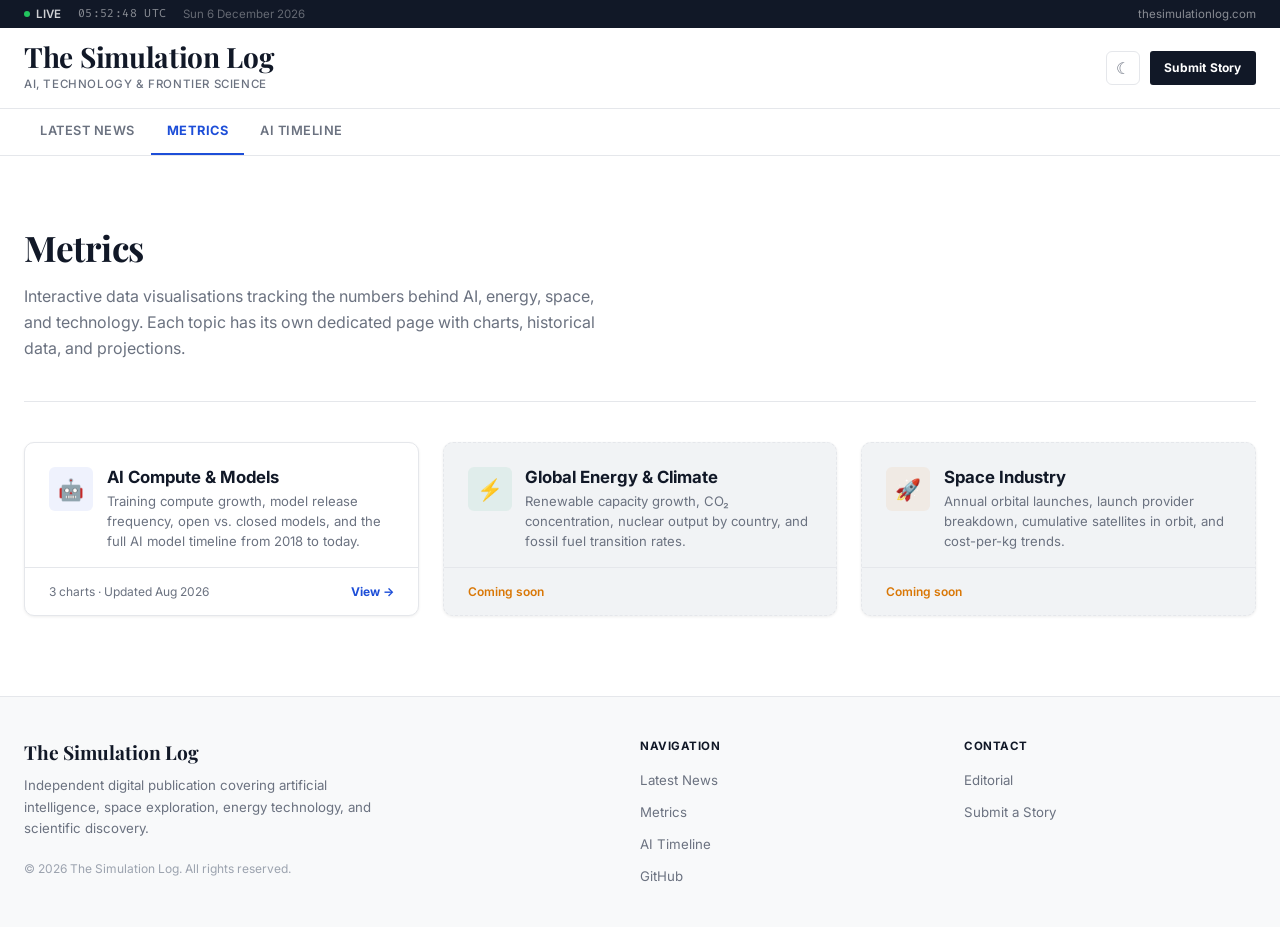
==== metrics/index.html @ 980affa9 "Full rebrand: editorial news site, static article pages, Metrics hub, build.py, clean CSS design sys" ====
<!DOCTYPE html>
<html lang="en" data-theme="light">
<head>
    <meta charset="UTF-8">
    <meta name="viewport" content="width=device-width, initial-scale=1.0">
    <title>Metrics — The Simulation Log</title>
    <meta name="description" content="Interactive data visualisations covering AI compute growth, global energy, space launches, and more.">
    <link rel="canonical" href="https://thesimulationlog.com/metrics/">

    <link rel="preconnect" href="https://fonts.googleapis.com">
    <link rel="preconnect" href="https://fonts.gstatic.com" crossorigin>
    <link href="https://fonts.googleapis.com/css2?family=Inter:wght@400;500;600;700&family=Merriweather:ital,wght@0,400;0,700;1,400&family=Playfair+Display:wght@700;800&family=Fira+Code:wght@400;500&display=swap" rel="stylesheet">

    <link rel="stylesheet" href="/style.css">
    <script src="/js/nav.js"></script>
</head>
<body>

<div id="nav-mount"></div>

<main>
    <div class="page-wrap">

        <div class="metrics-hero">
            <h1>Metrics</h1>
            <p>Interactive data visualisations tracking the numbers behind AI, energy, space, and technology. Each topic has its own dedicated page with charts, historical data, and projections.</p>
        </div>

        <div class="metrics-grid">

            <!-- AI Compute -->
            <a href="/metrics/ai-compute/" class="metric-card">
                <div class="metric-card-header">
                    <div class="metric-icon" style="background:var(--blue-bg);">&#129302;</div>
                    <div class="metric-card-info">
                        <div class="metric-card-title">AI Compute & Models</div>
                        <div class="metric-card-desc">Training compute growth, model release frequency, open vs. closed models, and the full AI model timeline from 2018 to today.</div>
                    </div>
                </div>
                <div class="metric-card-footer">
                    <span>3 charts &middot; Updated Aug 2026</span>
                    <span class="metric-view-link">View &rarr;</span>
                </div>
            </a>

            <!-- Energy (Coming soon) -->
            <div class="metric-card metric-coming-soon">
                <div class="metric-card-header">
                    <div class="metric-icon" style="background:var(--green-bg);">&#9889;</div>
                    <div class="metric-card-info">
                        <div class="metric-card-title">Global Energy & Climate</div>
                        <div class="metric-card-desc">Renewable capacity growth, CO&#8322; concentration, nuclear output by country, and fossil fuel transition rates.</div>
                    </div>
                </div>
                <div class="metric-card-footer">
                    <span style="color:var(--amber);font-weight:600;">Coming soon</span>
                    <span></span>
                </div>
            </div>

            <!-- Space (Coming soon) -->
            <div class="metric-card metric-coming-soon">
                <div class="metric-card-header">
                    <div class="metric-icon" style="background:var(--amber-bg);">&#128640;</div>
                    <div class="metric-card-info">
                        <div class="metric-card-title">Space Industry</div>
                        <div class="metric-card-desc">Annual orbital launches, launch provider breakdown, cumulative satellites in orbit, and cost-per-kg trends.</div>
                    </div>
                </div>
                <div class="metric-card-footer">
                    <span style="color:var(--amber);font-weight:600;">Coming soon</span>
                    <span></span>
                </div>
            </div>

        </div>
    </div>
</main>

<div id="footer-mount"></div>

</body>
</html>
---- style.css ----
/* ============================================================
   THE SIMULATION LOG — Shared Design System
   Light theme default · Dark via [data-theme="dark"]
   ============================================================ */

/* --- Tokens --- */
:root {
    --bg:          #ffffff;
    --bg-2:        #f8f9fa;
    --bg-3:        #f1f3f5;
    --border:      #e5e7eb;
    --border-s:    #d1d5db;

    --ink:         #111827;
    --ink-2:       #374151;
    --ink-3:       #6b7280;
    --ink-4:       #9ca3af;
    --ink-inv:     #ffffff;

    --blue:        #1d4ed8;
    --blue-bg:     rgba(29,78,216,.07);
    --red:         #dc2626;
    --red-bg:      rgba(220,38,38,.07);
    --amber:       #d97706;
    --amber-bg:    rgba(217,119,6,.07);
    --green:       #059669;
    --green-bg:    rgba(5,150,105,.07);

    --font-ui:      'Inter', -apple-system, BlinkMacSystemFont, sans-serif;
    --font-display: 'Playfair Display', Georgia, serif;
    --font-body:    'Merriweather', Georgia, serif;
    --font-mono:    'Fira Code', 'Courier New', monospace;

    --r-sm:  3px;
    --r-md:  6px;
    --r-lg: 10px;

    --sh-xs: 0 1px 3px rgba(0,0,0,.07);
    --sh-sm: 0 2px 8px rgba(0,0,0,.08);
    --sh-md: 0 6px 24px rgba(0,0,0,.10);

    --max-w:  1280px;
    --post-w:  740px;
}

[data-theme="dark"] {
    --bg:       #0d1117;
    --bg-2:     #161b22;
    --bg-3:     #1c2128;
    --border:   #30363d;
    --border-s: #3d444d;

    --ink:      #e6edf3;
    --ink-2:    #c9d1d9;
    --ink-3:    #8b949e;
    --ink-4:    #484f58;
    --ink-inv:  #0d1117;

    --blue:     #4f8ef7;
    --blue-bg:  rgba(79,142,247,.10);
    --red:      #f85149;
    --red-bg:   rgba(248,81,73,.10);
    --amber:    #e3b341;
    --amber-bg: rgba(227,179,65,.10);
    --green:    #3fb950;
    --green-bg: rgba(63,185,80,.10);

    --sh-xs: 0 1px 3px rgba(0,0,0,.3);
    --sh-sm: 0 2px 8px rgba(0,0,0,.35);
    --sh-md: 0 6px 24px rgba(0,0,0,.55);
}

/* --- Reset --- */
*, *::before, *::after { box-sizing: border-box; margin: 0; padding: 0; }
html { scroll-behavior: smooth; }
body {
    background: var(--bg);
    color: var(--ink);
    font-family: var(--font-ui);
    font-size: 16px;
    line-height: 1.6;
    overflow-x: hidden;
    transition: background .2s, color .2s;
}
img { max-width: 100%; display: block; }
a { color: var(--blue); text-decoration: none; transition: opacity .15s; }
a:hover { opacity: .8; text-decoration: underline; }
button { font-family: inherit; cursor: pointer; border: none; background: none; }

/* ============================================================
   UTILITY BAR
   ============================================================ */
.util-bar {
    background: var(--ink);
    color: rgba(255,255,255,.5);
    font-size: .72rem;
    padding: .3rem 1.5rem;
    display: flex;
    justify-content: space-between;
    align-items: center;
    transition: background .2s;
}
[data-theme="dark"] .util-bar { background: #010409; }
.util-left { display: flex; align-items: center; gap: 1rem; }
.live-pill {
    display: flex; align-items: center; gap: .35rem;
    color: rgba(255,255,255,.8); font-weight: 600; letter-spacing: .3px;
}
.pulse {
    width: 6px; height: 6px; border-radius: 50%; background: #22c55e;
    animation: blink 2s infinite;
}
@keyframes blink { 0%,100% { opacity:1; } 50% { opacity:.3; } }
.util-clock { font-family: var(--font-mono); letter-spacing: .4px; }
.util-date  { color: rgba(255,255,255,.35); }

/* ============================================================
   HEADER & NAV
   ============================================================ */
#site-header {
    background: var(--bg);
    border-bottom: 1px solid var(--border);
    position: sticky; top: 0; z-index: 100;
    transition: background .2s, border-color .2s;
}
.header-inner {
    max-width: var(--max-w);
    margin: 0 auto;
    padding: .9rem 1.5rem;
    display: flex;
    justify-content: space-between;
    align-items: center;
    border-bottom: 1px solid var(--border);
    transition: border-color .2s;
}
.brand { display: flex; flex-direction: column; gap: .1rem; }
.brand-link {
    font-family: var(--font-display);
    font-size: 1.75rem;
    font-weight: 700;
    color: var(--ink);
    letter-spacing: -.3px;
    line-height: 1.1;
    transition: color .2s;
}
.brand-link:hover { text-decoration: none; opacity: 1; color: var(--ink); }
.brand-sub {
    font-size: .72rem;
    color: var(--ink-3);
    text-transform: uppercase;
    letter-spacing: .6px;
    font-weight: 500;
}
.header-right { display: flex; align-items: center; gap: .6rem; }
.theme-btn {
    width: 34px; height: 34px;
    display: flex; align-items: center; justify-content: center;
    border: 1px solid var(--border);
    border-radius: var(--r-md);
    color: var(--ink-3);
    font-size: 1rem;
    transition: all .15s;
}
.theme-btn:hover { background: var(--bg-2); color: var(--ink); }
.theme-btn .moon { display: block; }
.theme-btn .sun  { display: none; }
[data-theme="dark"] .theme-btn .moon { display: none; }
[data-theme="dark"] .theme-btn .sun  { display: block; }
.submit-btn {
    background: var(--ink);
    color: var(--ink-inv);
    font-size: .75rem;
    font-weight: 700;
    padding: .45rem .9rem;
    border-radius: var(--r-sm);
    letter-spacing: .2px;
    transition: opacity .15s;
    white-space: nowrap;
}
.submit-btn:hover { opacity: .8; text-decoration: none; color: var(--ink-inv); }

/* Nav tabs */
.main-nav {
    max-width: var(--max-w);
    margin: 0 auto;
    padding: 0 1.5rem;
    display: flex;
    align-items: center;
    gap: 0;
}
.nav-link {
    display: inline-flex;
    align-items: center;
    padding: .75rem 1rem;
    font-size: .8rem;
    font-weight: 600;
    text-transform: uppercase;
    letter-spacing: .5px;
    color: var(--ink-3);
    border-bottom: 2px solid transparent;
    transition: all .15s;
    text-decoration: none;
}
.nav-link:hover { color: var(--ink); text-decoration: none; opacity: 1; }
.nav-link.active {
    color: var(--blue);
    border-bottom-color: var(--blue);
    font-weight: 700;
}

/* ============================================================
   PAGE WRAPPER
   ============================================================ */
.page-wrap {
    max-width: var(--max-w);
    margin: 0 auto;
    padding: 2rem 1.5rem 5rem;
}

/* ============================================================
   HOMEPAGE — HERO ARTICLE
   ============================================================ */
.hero-section {
    display: grid;
    grid-template-columns: 1fr 380px;
    gap: 2.5rem;
    align-items: start;
    padding-bottom: 2.5rem;
    margin-bottom: 2.5rem;
    border-bottom: 1px solid var(--border);
    transition: border-color .2s;
}
.hero-meta {
    display: flex; align-items: center;
    gap: .6rem; flex-wrap: wrap;
    margin-bottom: .75rem;
}
.cat-pill {
    font-size: .68rem; font-weight: 700;
    padding: .18rem .55rem;
    border-radius: var(--r-sm);
    text-transform: uppercase; letter-spacing: .4px;
}
.cat-ai     { background: var(--blue-bg);  color: var(--blue); }
.cat-space  { background: var(--amber-bg); color: var(--amber); }
.cat-tech   { background: var(--green-bg); color: var(--green); }
.cat-world  { background: var(--red-bg);   color: var(--red); }
.feat-pill {
    font-size: .68rem; font-weight: 700;
    padding: .18rem .55rem;
    border-radius: var(--r-sm);
    text-transform: uppercase; letter-spacing: .4px;
    background: var(--red-bg); color: var(--red);
}
.hero-date { font-size: .8rem; color: var(--ink-3); }
.hero-headline {
    font-family: var(--font-display);
    font-size: 2.6rem; font-weight: 700;
    color: var(--ink);
    line-height: 1.2; letter-spacing: -.3px;
    margin-bottom: .75rem;
    transition: color .2s;
}
.hero-sub {
    font-size: 1.05rem; color: var(--ink-2);
    line-height: 1.55; margin-bottom: 1rem;
    font-style: italic;
}
.hero-excerpt {
    color: var(--ink-2); font-size: .95rem;
    line-height: 1.7; margin-bottom: 1.25rem;
}
.hero-byline {
    font-size: .8rem; color: var(--ink-3);
    display: flex; align-items: center; gap: .5rem;
    margin-bottom: 1.25rem;
}
.hero-byline span { opacity: .5; }
.read-btn {
    display: inline-flex; align-items: center; gap: .4rem;
    background: var(--blue); color: #fff;
    font-size: .82rem; font-weight: 700;
    padding: .6rem 1.25rem;
    border-radius: var(--r-sm);
    transition: opacity .15s;
}
.read-btn:hover { opacity: .85; text-decoration: none; color: #fff; }
.hero-img {
    background: linear-gradient(135deg, var(--bg-2), var(--border));
    border-radius: var(--r-md);
    border: 1px solid var(--border);
    aspect-ratio: 16/10;
    display: flex; align-items: center; justify-content: center;
    transition: background .2s, border-color .2s;
    min-height: 200px;
}
.hero-img-label { font-size: .7rem; color: var(--ink-4); text-transform: uppercase; letter-spacing: 1px; }

/* ============================================================
   SECTION HEADING (newspaper-style)
   ============================================================ */
.section-head {
    display: flex; justify-content: space-between; align-items: baseline;
    border-top: 3px solid var(--ink);
    padding-top: .5rem;
    margin-bottom: 1.5rem;
    transition: border-color .2s;
}
.section-title {
    font-family: var(--font-display);
    font-size: 1rem; font-weight: 700;
    text-transform: uppercase; letter-spacing: .5px;
    color: var(--ink);
    transition: color .2s;
}
.section-count { font-size: .78rem; color: var(--ink-3); }

/* ============================================================
   ARTICLE GRID & CARDS
   ============================================================ */
.article-grid {
    display: grid;
    grid-template-columns: repeat(3, 1fr);
    gap: 1.75rem;
}
.article-card {
    display: flex; flex-direction: column;
    background: var(--bg);
    border: 1px solid var(--border);
    border-radius: var(--r-md);
    overflow: hidden;
    cursor: pointer;
    transition: box-shadow .2s, border-color .2s, transform .2s;
    box-shadow: var(--sh-xs);
    text-decoration: none;
    color: inherit;
}
.article-card:hover {
    box-shadow: var(--sh-md);
    border-color: var(--border-s);
    transform: translateY(-2px);
    text-decoration: none;
    color: inherit;
}
.card-cat-bar { height: 3px; width: 100%; flex-shrink: 0; }
.card-cat-bar.ai    { background: var(--blue); }
.card-cat-bar.space { background: var(--amber); }
.card-cat-bar.tech  { background: var(--green); }
.card-cat-bar.world { background: var(--red); }
.card-body { padding: 1rem 1.1rem 1rem; flex: 1; display: flex; flex-direction: column; }
.card-meta { display: flex; justify-content: space-between; align-items: center; margin-bottom: .55rem; }
.card-date { font-size: .73rem; color: var(--ink-3); }
.card-title {
    font-size: 1rem; font-weight: 700;
    color: var(--ink); line-height: 1.35;
    margin-bottom: .4rem;
    transition: color .2s;
}
.article-card:hover .card-title { color: var(--blue); }
.card-excerpt {
    font-size: .855rem; color: var(--ink-2);
    line-height: 1.6; flex: 1;
    display: -webkit-box; -webkit-line-clamp: 3; -webkit-box-orient: vertical; overflow: hidden;
    margin-bottom: .85rem;
}
.card-foot {
    font-size: .73rem; color: var(--ink-3);
    padding-top: .65rem;
    border-top: 1px solid var(--border);
    display: flex; justify-content: space-between; align-items: center;
    transition: border-color .2s;
}
/* Empty state */
.empty-state { padding: 3rem; text-align: center; color: var(--ink-3); }

/* ============================================================
   FULL ARTICLE PAGE
   ============================================================ */
.post-wrap {
    max-width: var(--post-w);
    margin: 0 auto;
    padding: 1.5rem 1.5rem 5rem;
}
.back-link {
    display: inline-flex; align-items: center; gap: .4rem;
    font-size: .82rem; font-weight: 600;
    color: var(--ink-3); margin-bottom: 1.75rem;
    transition: color .15s;
}
.back-link:hover { color: var(--blue); text-decoration: none; opacity: 1; }
.post-category {
    display: inline-block;
    font-size: .68rem; font-weight: 700;
    text-transform: uppercase; letter-spacing: .5px;
    padding: .2rem .6rem; border-radius: var(--r-sm);
    margin-bottom: .85rem;
}
.post-headline {
    font-family: var(--font-display);
    font-size: 2.7rem; font-weight: 700;
    color: var(--ink); line-height: 1.18;
    letter-spacing: -.3px; margin-bottom: .85rem;
    transition: color .2s;
}
.post-subtitle {
    font-size: 1.15rem; color: var(--ink-2);
    line-height: 1.55; font-style: italic;
    margin-bottom: 1.5rem;
}
.post-byline {
    display: flex; justify-content: space-between; align-items: center;
    padding: .85rem 0;
    border-top: 1px solid var(--border);
    border-bottom: 1px solid var(--border);
    margin-bottom: 2rem;
    font-size: .82rem; color: var(--ink-3);
    flex-wrap: wrap; gap: .5rem;
    transition: border-color .2s;
}
.post-author { font-weight: 600; color: var(--ink); }
.post-body {
    font-family: var(--font-body);
    font-size: 1.05rem; line-height: 1.85;
    color: var(--ink-2);
}
.post-body p  { margin-bottom: 1.5rem; }
.post-body h2 {
    font-family: var(--font-display);
    font-size: 1.45rem; font-weight: 700;
    color: var(--ink); margin: 2rem 0 .85rem;
    line-height: 1.3; letter-spacing: -.2px;
    transition: color .2s;
}
.post-body blockquote {
    border-left: 3px solid var(--blue);
    padding: .75rem 1.25rem;
    margin: 1.5rem 0;
    background: var(--blue-bg);
    border-radius: 0 var(--r-md) var(--r-md) 0;
    font-style: italic;
    color: var(--ink-2);
}
.post-source {
    background: var(--bg-2);
    border: 1px solid var(--border);
    border-radius: var(--r-md);
    padding: 1rem 1.25rem;
    margin-top: 2rem;
    display: flex; justify-content: space-between; align-items: center;
    flex-wrap: wrap; gap: .75rem;
    font-size: .85rem; color: var(--ink-2);
    transition: background .2s, border-color .2s;
}
.related-section { margin-top: 3rem; padding-top: 1.5rem; border-top: 1px solid var(--border); }
.related-title {
    font-size: .82rem; font-weight: 700; text-transform: uppercase;
    letter-spacing: .5px; color: var(--ink-3); margin-bottom: 1rem;
}
.related-grid { display: grid; grid-template-columns: repeat(2,1fr); gap: 1rem; }
.related-card {
    display: flex; flex-direction: column; gap: .3rem;
    padding: .85rem; background: var(--bg-2);
    border: 1px solid var(--border); border-radius: var(--r-md);
    transition: all .15s;
    text-decoration: none; color: inherit;
}
.related-card:hover { border-color: var(--border-s); box-shadow: var(--sh-sm); text-decoration: none; color: inherit; }
.related-card-cat { font-size: .68rem; font-weight: 700; text-transform: uppercase; letter-spacing: .4px; }
.related-card-title { font-size: .88rem; font-weight: 600; color: var(--ink); line-height: 1.35; }
.related-card-date  { font-size: .73rem; color: var(--ink-3); }

/* ============================================================
   METRICS HUB
   ============================================================ */
.metrics-hero {
    padding: 2rem 0 2.5rem;
    border-bottom: 1px solid var(--border);
    margin-bottom: 2.5rem;
    transition: border-color .2s;
}
.metrics-hero h1 {
    font-family: var(--font-display);
    font-size: 2.2rem; font-weight: 700; color: var(--ink);
    margin-bottom: .5rem; letter-spacing: -.3px;
    transition: color .2s;
}
.metrics-hero p { font-size: 1rem; color: var(--ink-3); max-width: 600px; line-height: 1.6; }
.metrics-grid {
    display: grid;
    grid-template-columns: repeat(3, 1fr);
    gap: 1.5rem;
}
.metric-card {
    display: flex; flex-direction: column;
    background: var(--bg);
    border: 1px solid var(--border);
    border-radius: var(--r-lg);
    overflow: hidden;
    text-decoration: none; color: inherit;
    transition: all .2s;
    box-shadow: var(--sh-xs);
}
.metric-card:hover { box-shadow: var(--sh-md); transform: translateY(-2px); border-color: var(--border-s); text-decoration: none; color: inherit; }
.metric-card-header {
    padding: 1.5rem 1.5rem 1rem;
    display: flex; align-items: flex-start; gap: .85rem;
}
.metric-icon {
    width: 44px; height: 44px;
    border-radius: var(--r-md);
    display: flex; align-items: center; justify-content: center;
    font-size: 1.3rem; flex-shrink: 0;
}
.metric-card-info { flex: 1; }
.metric-card-title {
    font-size: 1.05rem; font-weight: 700; color: var(--ink);
    margin-bottom: .25rem; line-height: 1.25;
    transition: color .2s;
}
.metric-card:hover .metric-card-title { color: var(--blue); }
.metric-card-desc { font-size: .82rem; color: var(--ink-3); line-height: 1.5; }
.metric-card-footer {
    margin-top: auto;
    padding: .85rem 1.5rem;
    border-top: 1px solid var(--border);
    display: flex; justify-content: space-between; align-items: center;
    font-size: .75rem; color: var(--ink-3);
    transition: border-color .2s;
}
.metric-view-link { font-weight: 700; color: var(--blue); }
.metric-coming-soon {
    background: var(--bg-3); border-style: dashed; cursor: default;
}
.metric-coming-soon:hover { transform: none; box-shadow: var(--sh-xs); }

/* ============================================================
   METRIC SUB-PAGE (AI Compute etc.)
   ============================================================ */
.metric-page-hero {
    padding-bottom: 2rem;
    border-bottom: 1px solid var(--border);
    margin-bottom: 2rem;
    transition: border-color .2s;
}
.metric-page-hero h1 {
    font-family: var(--font-display);
    font-size: 2rem; font-weight: 700; color: var(--ink);
    margin-bottom: .35rem; letter-spacing: -.3px;
    transition: color .2s;
}
.metric-page-hero p { font-size: .9rem; color: var(--ink-3); line-height: 1.6; }
.chart-card {
    background: var(--bg);
    border: 1px solid var(--border);
    border-radius: var(--r-lg);
    padding: 1.5rem;
    margin-bottom: 2rem;
    box-shadow: var(--sh-xs);
    transition: background .2s, border-color .2s;
}
.chart-head {
    display: flex; justify-content: space-between; align-items: flex-start;
    margin-bottom: 1.25rem; flex-wrap: wrap; gap: .5rem;
}
.chart-title {
    font-size: .9rem; font-weight: 700;
    color: var(--ink); letter-spacing: .1px;
    transition: color .2s;
}
.chart-subtitle { font-size: .75rem; color: var(--ink-3); margin-top: .2rem; }
.chart-legend {
    display: flex; gap: 1rem;
    font-size: .75rem; color: var(--ink-3);
}
.legend-dot {
    width: 8px; height: 8px; border-radius: 50%; display: inline-block; margin-right: .3rem;
}
.chart-container { width: 100%; overflow-x: auto; }

/* Graph tooltip */
.graph-tooltip {
    position: absolute;
    background: var(--ink); color: var(--ink-inv);
    border-radius: var(--r-md);
    padding: .65rem .85rem;
    font-family: var(--font-ui); font-size: .78rem;
    pointer-events: none; z-index: 50;
    max-width: 210px; box-shadow: var(--sh-md);
    line-height: 1.45; white-space: normal;
    transition: opacity .1s;
}
.gt-model  { font-weight: 700; font-size: .82rem; margin-bottom: .25rem; }
.gt-co     { font-size: .72rem; opacity: .65; margin-bottom: .35rem; }
.gt-row    { display: flex; justify-content: space-between; gap: .6rem; font-size: .72rem; margin-top: .2rem; }
.gt-row span:first-child { opacity: .6; }
.gt-proj   { display: inline-block; background: rgba(217,119,6,.3); color: #fbbf24; border-radius: 3px; padding: .1rem .35rem; font-size: .65rem; font-weight: 700; margin-top: .35rem; text-transform: uppercase; letter-spacing: .3px; }

/* SVG chart elements */
.svg-gridline { stroke: var(--border); stroke-width: 1; }
.svg-axis     { stroke: var(--border-s); stroke-width: 1.5; fill: none; }
.svg-label    { fill: var(--ink-3); font-family: var(--font-ui); }

/* ============================================================
   AI TIMELINE (inside metrics/ai-compute)
   ============================================================ */
.timeline-wrap {
    position: relative;
    padding-left: 3rem;
}
.timeline-wrap::before {
    content: '';
    position: absolute;
    left: 1.2rem; top: 1.5rem; bottom: 1.5rem;
    width: 2px;
    background: linear-gradient(to bottom, var(--blue) 85%, var(--amber));
    opacity: .3;
}
.tl-item { position: relative; padding-bottom: 2.25rem; }
.tl-item:last-child { padding-bottom: 0; }
.tl-dot {
    position: absolute;
    left: -1.87rem; top: 1.5rem;
    width: 14px; height: 14px;
    border-radius: 50%;
    border: 3px solid var(--blue);
    background: var(--bg);
    z-index: 2;
    transition: all .2s, background .2s;
}
.tl-item.future .tl-dot { border-color: var(--amber); }
.tl-item:hover .tl-dot { background: var(--blue); transform: scale(1.2); box-shadow: 0 0 0 4px var(--blue-bg); }
.tl-item.future:hover .tl-dot { background: var(--amber); border-color: var(--amber); box-shadow: 0 0 0 4px var(--amber-bg); }
.tl-card {
    background: var(--bg); border: 1px solid var(--border);
    border-radius: var(--r-lg);
    padding: 1.25rem 1.4rem;
    box-shadow: var(--sh-xs);
    transition: all .2s, background .2s, border-color .2s;
}
.tl-item:hover .tl-card { box-shadow: var(--sh-md); border-color: var(--border-s); transform: translateX(2px); }
.tl-item.future .tl-card { border-style: dashed; opacity: .85; }
.tl-head {
    display: flex; justify-content: space-between; align-items: flex-start;
    flex-wrap: wrap; gap: .5rem; margin-bottom: .3rem;
}
.tl-release { font-family: var(--font-mono); font-size: .72rem; color: var(--ink-3); }
.tl-badges  { display: flex; gap: .35rem; align-items: center; flex-wrap: wrap; }
.tl-type-badge {
    font-size: .65rem; font-weight: 700; text-transform: uppercase; letter-spacing: .3px;
    padding: .15rem .45rem; border-radius: var(--r-sm);
    background: var(--blue-bg); color: var(--blue);
}
.tl-proj-badge {
    font-size: .65rem; font-weight: 700; text-transform: uppercase; letter-spacing: .3px;
    padding: .15rem .45rem; border-radius: var(--r-sm);
    background: var(--amber-bg); color: var(--amber);
}
.tl-co-badge {
    font-size: .7rem; font-weight: 600;
    padding: .15rem .5rem; border-radius: 999px;
    border: 1px solid currentColor; opacity: .85;
}
.tl-model { font-size: 1.1rem; font-weight: 700; color: var(--ink); margin-bottom: .1rem; transition: color .2s; }
.tl-model-sub { font-size: .8rem; color: var(--ink-3); font-style: italic; margin-bottom: .85rem; }
.tl-stats {
    display: grid; grid-template-columns: repeat(4,1fr);
    gap: .5rem; margin-bottom: .85rem;
    padding: .65rem .75rem;
    background: var(--bg-2); border: 1px solid var(--border);
    border-radius: var(--r-md);
    transition: background .2s, border-color .2s;
}
.tl-stat { display: flex; flex-direction: column; gap: .15rem; }
.tl-stat-l { font-size: .63rem; text-transform: uppercase; letter-spacing: .4px; color: var(--ink-4); font-weight: 600; }
.tl-stat-v { font-size: .8rem; font-weight: 700; color: var(--ink); font-family: var(--font-mono); transition: color .2s; }
.tl-desc { font-size: .85rem; color: var(--ink-2); line-height: 1.6; margin-bottom: .65rem; }
.tl-impact {
    display: flex; gap: .45rem; align-items: flex-start;
    font-size: .78rem; color: var(--ink-3);
    padding-top: .65rem; border-top: 1px solid var(--border); line-height: 1.5;
    transition: border-color .2s;
}
.tl-impact-label { flex-shrink: 0; font-weight: 700; color: var(--blue); font-size: .68rem; text-transform: uppercase; letter-spacing: .3px; padding-top: .05rem; }

/* ============================================================
   FOOTER
   ============================================================ */
#site-footer {
    background: var(--bg-2);
    border-top: 1px solid var(--border);
    padding: 2.5rem 0 2rem;
    transition: background .2s, border-color .2s;
}
.footer-inner {
    max-width: var(--max-w); margin: 0 auto; padding: 0 1.5rem;
    display: grid; grid-template-columns: 2fr 1fr 1fr; gap: 2rem;
}
.footer-brand-name {
    font-family: var(--font-display); font-size: 1.2rem; font-weight: 700;
    color: var(--ink); margin-bottom: .5rem; transition: color .2s;
}
.footer-desc { font-size: .83rem; color: var(--ink-3); line-height: 1.6; margin-bottom: 1rem; max-width: 360px; }
.footer-copy { font-size: .75rem; color: var(--ink-4); }
.footer-col-title { font-size: .72rem; font-weight: 700; text-transform: uppercase; letter-spacing: .5px; color: var(--ink); margin-bottom: .75rem; transition: color .2s; }
.footer-links { list-style: none; }
.footer-links li { margin-bottom: .4rem; }
.footer-links a { font-size: .83rem; color: var(--ink-3); transition: color .15s; }
.footer-links a:hover { color: var(--blue); text-decoration: none; opacity: 1; }

/* ============================================================
   RESPONSIVE
   ============================================================ */
@media (max-width: 1024px) {
    .hero-section { grid-template-columns: 1fr; }
    .hero-img { display: none; }
    .article-grid { grid-template-columns: repeat(2,1fr); }
    .metrics-grid { grid-template-columns: repeat(2,1fr); }
    .tl-stats { grid-template-columns: repeat(2,1fr); }
}
@media (max-width: 768px) {
    .util-bar { padding: .3rem 1rem; }
    .util-date { display: none; }
    .header-inner { padding: .7rem 1rem; }
    .brand-link { font-size: 1.45rem; }
    .brand-sub { display: none; }
    .page-wrap, .post-wrap { padding: 1.25rem 1rem 3rem; }
    .main-nav { padding: 0 1rem; }
    .hero-headline { font-size: 1.85rem; }
    .post-headline { font-size: 1.9rem; }
    .article-grid { grid-template-columns: 1fr; }
    .metrics-grid { grid-template-columns: 1fr; }
    .footer-inner { grid-template-columns: 1fr; gap: 1.5rem; }
    .related-grid { grid-template-columns: 1fr; }
}
@media (max-width: 480px) {
    .nav-link { padding: .65rem .7rem; font-size: .72rem; }
    .tl-stats { grid-template-columns: repeat(2,1fr); }
    .timeline-wrap { padding-left: 2rem; }
}
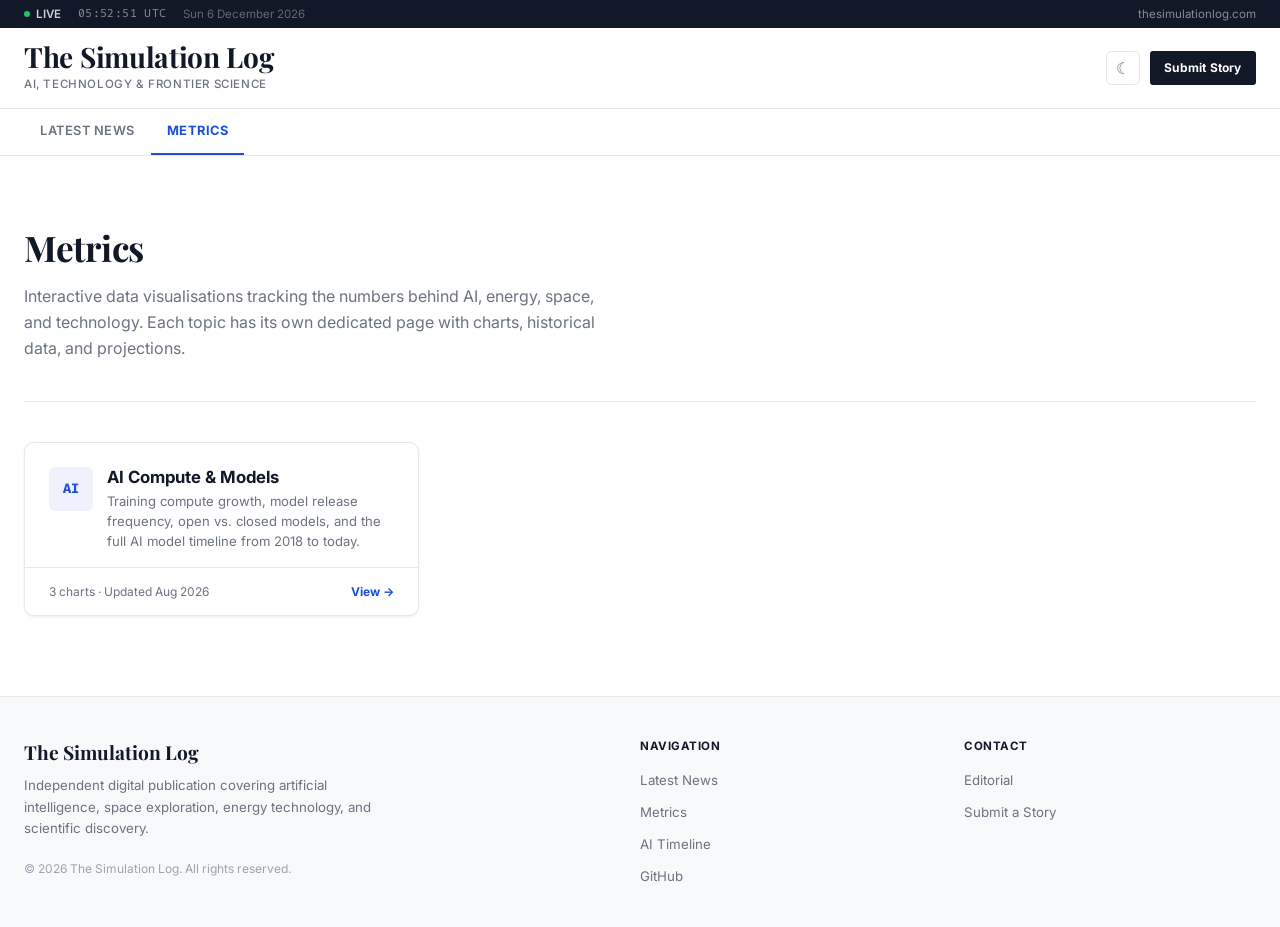
==== commit 6be44e15: "Fix: remove AI Timeline nav, remove emojis and coming-soon metrics, update article dates to Aug 2026" ====
--- a/metrics/index.html
+++ b/metrics/index.html
@@ -31,9 +31,9 @@
             <!-- AI Compute -->
             <a href="/metrics/ai-compute/" class="metric-card">
                 <div class="metric-card-header">
-                    <div class="metric-icon" style="background:var(--blue-bg);">&#129302;</div>
+                    <div class="metric-icon" style="background:var(--blue-bg);font-family:var(--font-mono);font-size:.85rem;font-weight:700;color:var(--blue);">AI</div>
                     <div class="metric-card-info">
-                        <div class="metric-card-title">AI Compute & Models</div>
+                        <div class="metric-card-title">AI Compute &amp; Models</div>
                         <div class="metric-card-desc">Training compute growth, model release frequency, open vs. closed models, and the full AI model timeline from 2018 to today.</div>
                     </div>
                 </div>
@@ -43,36 +43,6 @@
                 </div>
             </a>
 
-            <!-- Energy (Coming soon) -->
-            <div class="metric-card metric-coming-soon">
-                <div class="metric-card-header">
-                    <div class="metric-icon" style="background:var(--green-bg);">&#9889;</div>
-                    <div class="metric-card-info">
-                        <div class="metric-card-title">Global Energy & Climate</div>
-                        <div class="metric-card-desc">Renewable capacity growth, CO&#8322; concentration, nuclear output by country, and fossil fuel transition rates.</div>
-                    </div>
-                </div>
-                <div class="metric-card-footer">
-                    <span style="color:var(--amber);font-weight:600;">Coming soon</span>
-                    <span></span>
-                </div>
-            </div>
-
-            <!-- Space (Coming soon) -->
-            <div class="metric-card metric-coming-soon">
-                <div class="metric-card-header">
-                    <div class="metric-icon" style="background:var(--amber-bg);">&#128640;</div>
-                    <div class="metric-card-info">
-                        <div class="metric-card-title">Space Industry</div>
-                        <div class="metric-card-desc">Annual orbital launches, launch provider breakdown, cumulative satellites in orbit, and cost-per-kg trends.</div>
-                    </div>
-                </div>
-                <div class="metric-card-footer">
-                    <span style="color:var(--amber);font-weight:600;">Coming soon</span>
-                    <span></span>
-                </div>
-            </div>
-
         </div>
     </div>
 </main>
